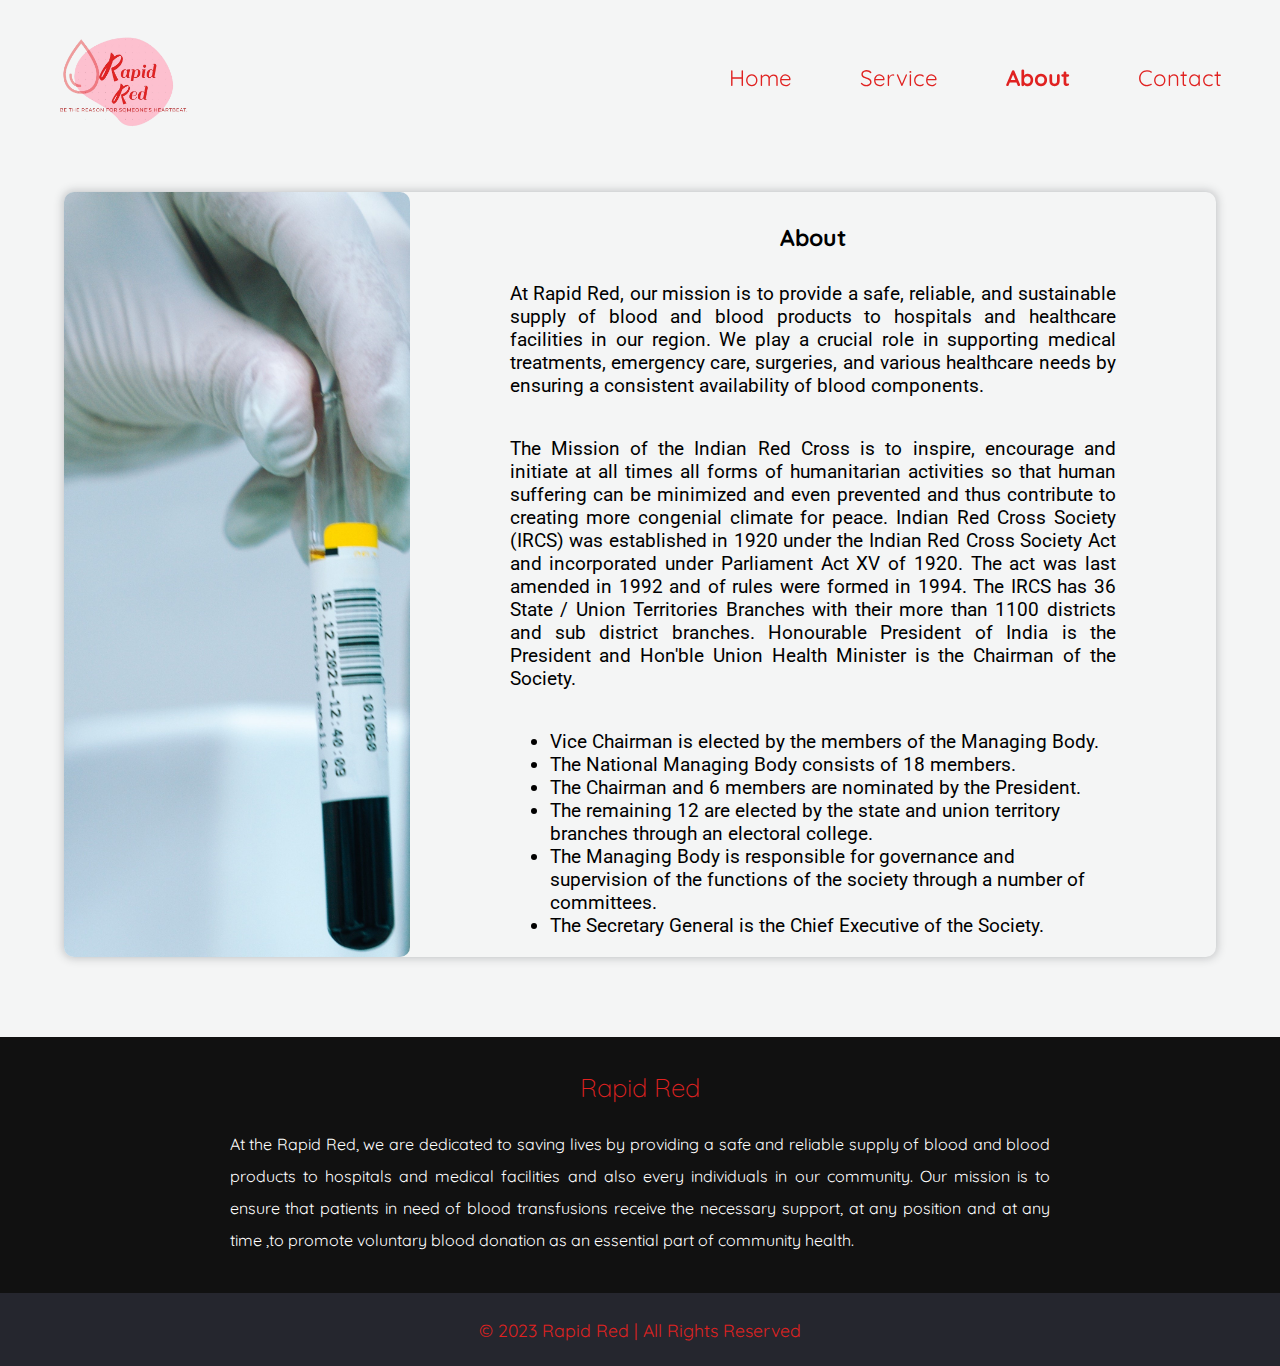
==== about.html @ 287aebe8 "Add files via upload" ====
<!DOCTYPE html>
<html lang="en">

<head>
    <meta charset="UTF-8">
    <meta name="viewport" content="width=device-width, initial-scale=1.0">
    <title>Rapid Red</title>
    <link rel="stylesheet" href="css/about.css">

    <script src="https://ajax.googleapis.com/ajax/libs/jquery/3.1.1/jquery.min.js"></script>

    <link rel="apple-touch-icon" sizes="180x180" href="Images/favicon/apple-touch-icon.png">
    <link rel="icon" type="image/png" sizes="32x32" href="Images/favicon/favicon-32x32.png">
    <link rel="icon" type="image/png" sizes="16x16" href="Images/favicon/favicon-16x16.png">
    <link rel="manifest" href="Images/favicon/site.webmanifest">

</head>

<body>

    <!-- NAVBAR  -->
    <nav class="nav">
        <div class="container">
            <div class="logo">
                <a href="#"><img src="Images/logo-nobackground.png" alt="logo"></a>
            </div>
            <div id="mainListDiv" class="main_list fill">
                <ul class="navlinks">
                    <li><a href="index.html">Home</a></li>
                    <li><a href="#">Service</a></li>
                    <li><a href="#" class="active">About</a></li>
                    <li><a href="contact.html">Contact</a></li>
                </ul>
            </div>
            <span class="navTrigger">
                <i></i>
                <i></i>
                <i></i>
            </span>
        </div>
    </nav>
    <!-- NAVBAR ENDS  -->


    <!-- MAIN SECTION  -->
    <!-- <section class="home"> -->
    <main class="home">
        <div class="contact-container">
            <div class="cont-img">
            </div>
            <div class="cont-right">
                <div class="cont-text">
                    <h4>About</h4>
                    <p>
                        At Rapid Red, our mission is to provide a safe, reliable, and sustainable supply of blood and
                        blood products to hospitals and healthcare facilities in our region. We play a crucial role in
                        supporting medical treatments, emergency care, surgeries, and various healthcare needs by
                        ensuring a consistent availability of blood components.
                    </p>
                </div>
                <div class="body">
                    <p>
                        The Mission of the Indian Red Cross is to inspire, encourage and initiate at all times all forms
                        of humanitarian activities so that human suffering can be minimized and even prevented and thus
                        contribute to creating more congenial climate for peace.
                        Indian Red Cross Society (IRCS) was established in 1920 under the Indian Red Cross Society Act
                        and incorporated under Parliament Act XV of 1920. The act was last amended in 1992 and of rules
                        were formed in 1994.
                        The IRCS has 36 State / Union Territories Branches with their more than 1100 districts and sub
                        district branches.
                        Honourable President of India is the President and Hon'ble Union Health Minister is the Chairman
                        of the Society.

                    </p>
                </div>
                <div class="points">
                    <ul style="list-style-type:disc;">
                        <li>Vice Chairman is elected by the members of the Managing Body.</li>
                        <li>The National Managing Body consists of 18 members.</li>
                        <li>The Chairman and 6 members are nominated by the President.</li>
                        <li>The remaining 12 are elected by the state and union territory branches through an electoral
                            college.</li>
                        <li>The Managing Body is responsible for governance and supervision of the functions of the
                            society through a number of committees.</li>
                        <li>The Secretary General is the Chief Executive of the Society.</li>
                    </ul>

                    <ul>
                </div>
            </div>

        </div>
    </main>
    <!-- </section> -->

    <script src="js/scripts.js"></script>
    <script>
        $(window).scroll(function () {
            if ($(document).scrollTop() > 50) {
                $('.nav').addClass('affix');
                console.log("OK");
            } else {
                $('.nav').removeClass('affix');
            }
        });
    </script>
    <!-- MAIN SECTION ENDS -->



    <!-- FOOTER  -->
    <footer>
        <div class="row primary">
            <div class="column about">
                <h3>Rapid Red</h3>
                <p>
                    At the Rapid Red, we are dedicated to saving lives by providing a safe and reliable supply of blood
                    and blood products to hospitals and medical facilities and also every individuals in our community.
                    Our mission is to ensure that patients in need of blood transfusions receive the necessary support,
                    at any position and at any time ,to promote voluntary blood donation as an essential part of
                    community health.
                </p>
            </div>
        </div>
        <div class="row copyright">
            <p>&copy; 2023 Rapid Red | All Rights Reserved</p>
        </div>
    </footer>
    <!-- FOOTER ENDS -->

</body>
---- css/about.css ----
@import url('https://fonts.googleapis.com/css?family=Quicksand:400,500,700');
@import url('https://fonts.googleapis.com/css2?family=Roboto&family=Varela+Round&display=swap');


html,
body {
  margin: 0;
  padding: 0;
  font-family: 'Roboto', sans-serif;
}

.nav {
    font-family: "Quicksand", sans-serif;
    width: 100%;
    height: 120px;
    position: fixed;
    line-height: 120px;
    text-align: center;
  }
  
  .nav div.logo {
    float: left;
    width: auto;
    height: auto;
    padding-left: 3rem;
  }
  
  .nav div.logo a img {
    width: 150px;
  }

  .nav div.logo a img:hover {
    filter: drop-shadow(0 0 0.5rem #f07a81);
  }
  
  .nav div.main_list {
    height: 65px;
    float: right;
  }
  
  .nav div.main_list ul {
    width: 100%;
    height: 65px;
    display: flex;
    list-style: none;
    margin: 0;
    padding: 0;
  }
  
  .nav div.main_list ul li {
    width: auto;
    height: 65px;
    padding: 0;
    padding-right: 3rem;
  }
  
  .nav div.main_list ul li a {
    text-decoration: none;
    padding: 5px 10px 5px 10px;
    border-radius: 10px;
    color: #e02221;
    line-height: 65px;
    font-size: 1.4rem;
  }
  
  .nav div.main_list ul .active {
    font-weight: bold;
  }

  /* ABOUT SECTION */


  /* HOME SECTION */

  .home {
    width: 100%;
    /* height: 300vh; */
    /* background-image: url(../Images/home-back.jpg);
    background-position: center top;
    background-size: cover; */
    background-color: #f4f5f5;
    padding-top: 12rem;
    padding-bottom: 5rem;
  }
  
  .contact-container{
    display: flex;
    flex-direction: row;
    width: 90%;
    margin: auto;
    font-size: larger;
    text-align: center;
    border-radius: 10px;
    box-shadow: 0px 0px 10px 0.1px #25262e41;
  }
  .contact-container h4{
    font-size: larger;
    font-family: "Quicksand";
  }
  .cont-img{
    background-image: url(../Images/about-home.jpg);
    background-size: cover;
    border-radius: 10px;
    width: 30%;
  }
  .cont-right{
    display: flex;
    flex-direction: column;
    width: 70%;
  }
  .cont-right p{
    text-align: justify;
    margin: 20px 100px 20px 100px;
  }
  .cont-right ul{
    text-align: start;
    margin: 20px 100px 20px 100px;
  }


  /* NAVBAR */

.navTrigger {
  display: none;
}

.nav {
  padding-top: 20px;
  padding-bottom: 20px;
  -webkit-transition: all 0.4s ease;
  transition: all 0.4s ease;
}


 /* FOOTER  */
footer {
    background-color: #111;
    color: #ffffff;
    font-size: 16px;
  }
  
  footer * {
    font-family: "Quicksand", sans-serif;
    box-sizing: border-box;
    border: none;
    outline: none;
  }
  
  footer .row {
    padding: 0.5em 0.5em;
  }
  
  footer .row.primary {
    display: flex;
    justify-content: center;
  }
  
  footer .column {
    width: 70%;
    padding: 0 2em;
    min-height: 15em;
  }
  
  footer h3 {
    width: 100%;
    text-align: left;
    color: #e02221;
    font-size: 1.6em;
    font-weight: 100;
    text-align:center;
  }
  
  footer .about p {
    text-align: justify;
    line-height: 2;
    margin: 0;
  }
  
  .copyright {
    padding: 0.3em 1em;
    background-color: #25262e;
  }
  
  footer .copyright p {
    font-size: 1.1em;
    text-align: center;
    color: #e02221;
  }
   

  /* NAVBAR Animation */

nav li:after {
    content: "";
    position: absolute;
    width: 0%;
    height: 1px;
    display: block;
    transition: all 0.3s ease;
    bottom: 25%;
  }
  nav li:hover::after {
    width: 7%;
    height: 1px;
    background-color: #f07a81;
  }
  
  .navTrigger {
    cursor: pointer;
    width: 30px;
    height: 25px;
    margin: auto;
    position: absolute;
    right: 30px;
    top: 0;
    bottom: 0;
  }
  
  .navTrigger i {
    background-color: #e02221;
    border-radius: 2px;
    content: '';
    display: block;
    width: 100%;
    height: 4px;
  }
  
  .navTrigger i:nth-child(1) {
    -webkit-animation: outT 0.8s backwards;
    animation: outT 0.8s backwards;
    -webkit-animation-direction: reverse;
    animation-direction: reverse;
  }
  
  .navTrigger i:nth-child(2) {
    margin: 5px 0;
    -webkit-animation: outM 0.8s backwards;
    animation: outM 0.8s backwards;
    -webkit-animation-direction: reverse;
    animation-direction: reverse;
  }
  
  .navTrigger i:nth-child(3) {
    -webkit-animation: outBtm 0.8s backwards;
    animation: outBtm 0.8s backwards;
    -webkit-animation-direction: reverse;
    animation-direction: reverse;
  }
  
  .navTrigger.active i:nth-child(1) {
    -webkit-animation: inT 0.8s forwards;
    animation: inT 0.8s forwards;
  }
  
  .navTrigger.active i:nth-child(2) {
    -webkit-animation: inM 0.8s forwards;
    animation: inM 0.8s forwards;
  }
  
  .navTrigger.active i:nth-child(3) {
    -webkit-animation: inBtm 0.8s forwards;
    animation: inBtm 0.8s forwards;
  }
  
  @-webkit-keyframes inM {
    50% {
      -webkit-transform: rotate(0deg);
    }
  
    100% {
      -webkit-transform: rotate(45deg);
    }
  }
  
  @keyframes inM {
    50% {
      transform: rotate(0deg);
    }
  
    100% {
      transform: rotate(45deg);
    }
  }
  
  @-webkit-keyframes outM {
    50% {
      -webkit-transform: rotate(0deg);
    }
  
    100% {
      -webkit-transform: rotate(45deg);
    }
  }
  
  @keyframes outM {
    50% {
      transform: rotate(0deg);
    }
  
    100% {
      transform: rotate(45deg);
    }
  }
  
  @-webkit-keyframes inT {
    0% {
      -webkit-transform: translateY(0px) rotate(0deg);
    }
  
    50% {
      -webkit-transform: translateY(9px) rotate(0deg);
    }
  
    100% {
      -webkit-transform: translateY(9px) rotate(135deg);
    }
  }
  
  @keyframes inT {
    0% {
      transform: translateY(0px) rotate(0deg);
    }
  
    50% {
      transform: translateY(9px) rotate(0deg);
    }
  
    100% {
      transform: translateY(9px) rotate(135deg);
    }
  }
  
  @-webkit-keyframes outT {
    0% {
      -webkit-transform: translateY(0px) rotate(0deg);
    }
  
    50% {
      -webkit-transform: translateY(9px) rotate(0deg);
    }
  
    100% {
      -webkit-transform: translateY(9px) rotate(135deg);
    }
  }
  
  @keyframes outT {
    0% {
      transform: translateY(0px) rotate(0deg);
    }
  
    50% {
      transform: translateY(9px) rotate(0deg);
    }
  
    100% {
      transform: translateY(9px) rotate(135deg);
    }
  }
  
  @-webkit-keyframes inBtm {
    0% {
      -webkit-transform: translateY(0px) rotate(0deg);
    }
  
    50% {
      -webkit-transform: translateY(-9px) rotate(0deg);
    }
  
    100% {
      -webkit-transform: translateY(-9px) rotate(135deg);
    }
  }
  
  @keyframes inBtm {
    0% {
      transform: translateY(0px) rotate(0deg);
    }
  
    50% {
      transform: translateY(-9px) rotate(0deg);
    }
  
    100% {
      transform: translateY(-9px) rotate(135deg);
    }
  }
  
  @-webkit-keyframes outBtm {
    0% {
      -webkit-transform: translateY(0px) rotate(0deg);
    }
  
    50% {
      -webkit-transform: translateY(-9px) rotate(0deg);
    }
  
    100% {
      -webkit-transform: translateY(-9px) rotate(135deg);
    }
  }
  
  @keyframes outBtm {
    0% {
      transform: translateY(0px) rotate(0deg);
    }
  
    50% {
      transform: translateY(-9px) rotate(0deg);
    }
  
    100% {
      transform: translateY(-9px) rotate(135deg);
    }
  }
  
  .affix {
    padding: 0;
    background-color: #111;
  }
  
  .myH2 {
    text-align: center;
    font-size: 4rem;
  }
  
  .myP {
    text-align: justify;
    padding-left: 15%;
    padding-right: 15%;
    font-size: 20px;
  }
  
  @media all and (max-width:700px) {
    .myP {
      padding: 2%;
    }
  }
  
  /* SCROLLBAR */
  ::-webkit-scrollbar {
    width: 15px;
  }
  
  ::-webkit-scrollbar-track {
    background: #25262e41;
  }
  
  ::-webkit-scrollbar-thumb {
    background: #e02221;
  }
  
  ::-webkit-scrollbar-thumb:hover {
    background: #111;
  }
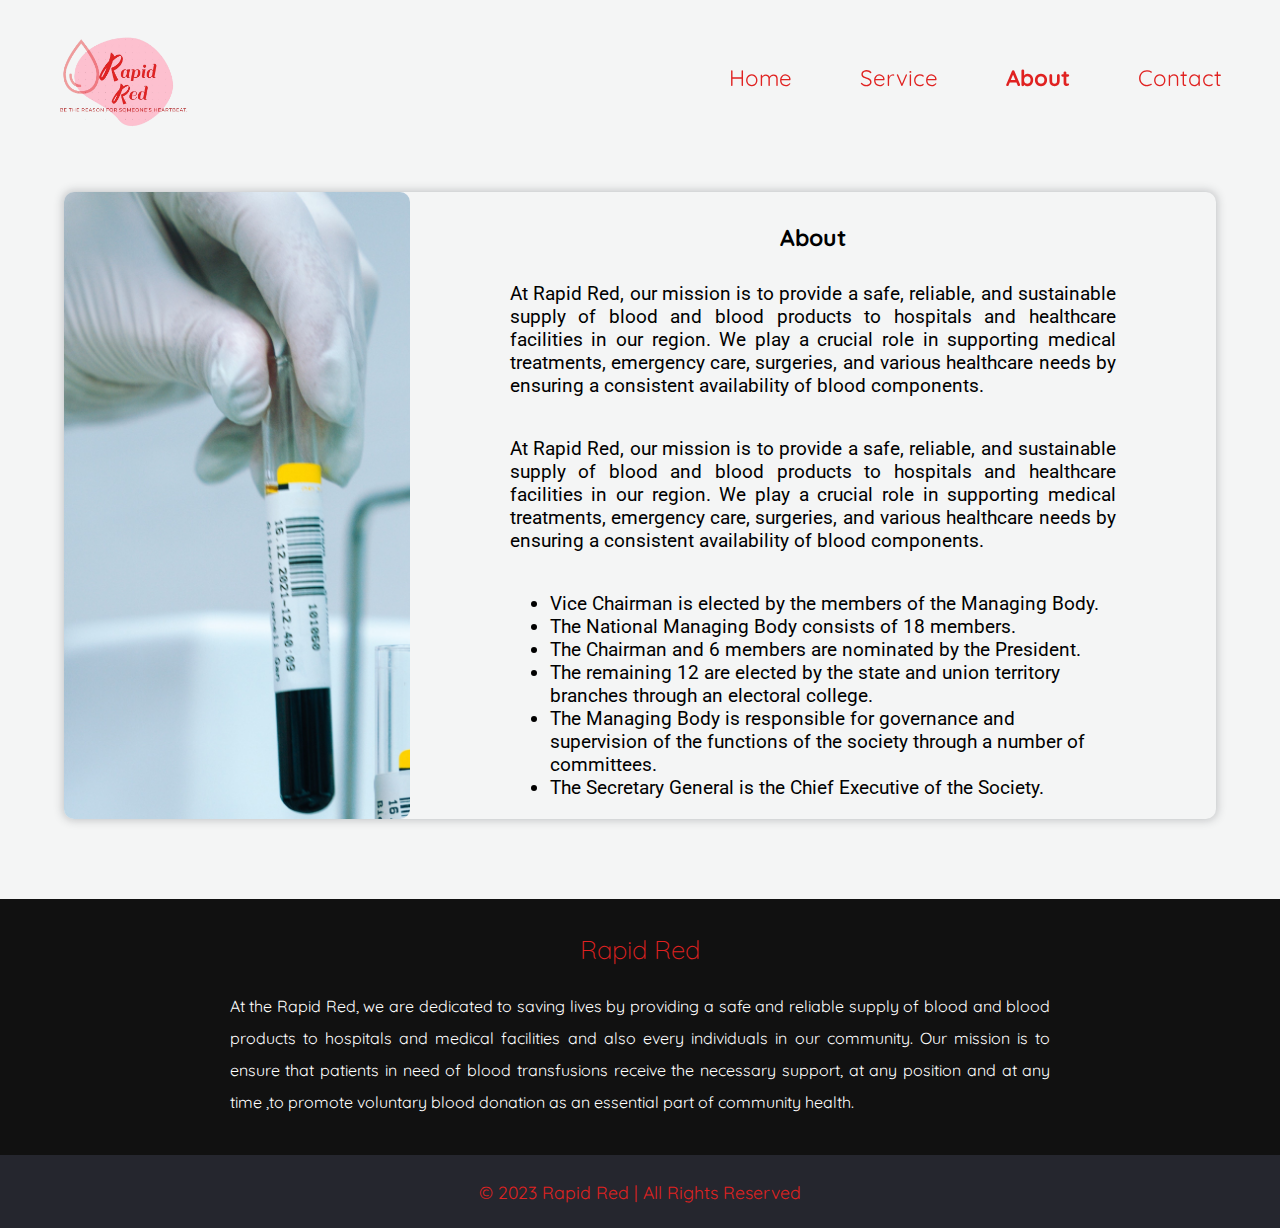
==== commit f83389c6: "Update about.html" ====
--- a/about.html
+++ b/about.html
@@ -60,17 +60,10 @@
                 </div>
                 <div class="body">
                     <p>
-                        The Mission of the Indian Red Cross is to inspire, encourage and initiate at all times all forms
-                        of humanitarian activities so that human suffering can be minimized and even prevented and thus
-                        contribute to creating more congenial climate for peace.
-                        Indian Red Cross Society (IRCS) was established in 1920 under the Indian Red Cross Society Act
-                        and incorporated under Parliament Act XV of 1920. The act was last amended in 1992 and of rules
-                        were formed in 1994.
-                        The IRCS has 36 State / Union Territories Branches with their more than 1100 districts and sub
-                        district branches.
-                        Honourable President of India is the President and Hon'ble Union Health Minister is the Chairman
-                        of the Society.
-
+                        At Rapid Red, our mission is to provide a safe, reliable, and sustainable supply of blood and
+                        blood products to hospitals and healthcare facilities in our region. We play a crucial role in
+                        supporting medical treatments, emergency care, surgeries, and various healthcare needs by
+                        ensuring a consistent availability of blood components.
                     </p>
                 </div>
                 <div class="points">
@@ -128,4 +121,4 @@
     </footer>
     <!-- FOOTER ENDS -->
 
-</body>+</body>
--- a/css/about.css
+++ b/css/about.css
@@ -8,6 +8,9 @@
   padding: 0;
   font-family: 'Roboto', sans-serif;
 }
+
+
+/* NAVBAR SECTION */
 
 .nav {
     font-family: "Quicksand", sans-serif;
@@ -16,6 +19,7 @@
     position: fixed;
     line-height: 120px;
     text-align: center;
+    z-index: 5;
   }
   
   .nav div.logo {
@@ -26,10 +30,12 @@
   }
   
   .nav div.logo a img {
+    transition: transform 0.2s;
     width: 150px;
   }
-
+  
   .nav div.logo a img:hover {
+    transform: scale(1.1);
     filter: drop-shadow(0 0 0.5rem #f07a81);
   }
   
@@ -66,6 +72,7 @@
   .nav div.main_list ul .active {
     font-weight: bold;
   }
+  
 
   /* ABOUT SECTION */
 
@@ -118,28 +125,28 @@
   }
 
 
-  /* NAVBAR */
+ /* NAVBAR */
 
 .navTrigger {
-  display: none;
-}
-
-.nav {
-  padding-top: 20px;
-  padding-bottom: 20px;
-  -webkit-transition: all 0.4s ease;
-  transition: all 0.4s ease;
-}
-
-
- /* FOOTER  */
-footer {
+    display: none;
+  }
+  
+  .nav {
+    padding-top: 20px;
+    padding-bottom: 20px;
+    -webkit-transition: all 0.4s ease;
+    transition: all 0.4s ease;
+  }
+  
+  
+  /* FOOTER  */
+  footer {
     background-color: #111;
     color: #ffffff;
     font-size: 16px;
   }
   
-  footer * {
+  footer *{
     font-family: "Quicksand", sans-serif;
     box-sizing: border-box;
     border: none;
@@ -186,11 +193,84 @@
     text-align: center;
     color: #e02221;
   }
-   
-
+  
+  
+  
+  /* RESPONSIVENESS SECTION */
+  
+  @media screen and (min-width: 768px) and (max-width: 1024px) {
+    .container {
+      margin: 0;
+    }
+  }
+  
+  @media screen and (max-width:768px) {
+    .navTrigger {
+      display: block;
+    }
+  
+    .nav div.logo a img {
+      margin-top: 5px;
+      width: auto;
+      height: 100px;
+    }
+  
+    .nav div.logo {
+      margin-left: 5px;
+      height: 120px;
+    }
+  
+    .nav div.main_list {
+      width: 100%;
+      height: 0;
+      overflow: hidden;
+    }
+  
+    .nav div.show_list {
+      height: auto;
+      display: none;
+    }
+  
+    .nav div.main_list ul {
+      flex-direction: column;
+      width: 100%;
+      height: 100vh;
+      right: 0;
+      left: 0;
+      bottom: 0;
+      background-color: #111;
+      background-position: center top;
+    }
+  
+    .nav div.main_list ul li {
+      width: 100%;
+      text-align: right;
+    }
+  
+    .nav div.main_list ul li a {
+      text-align: center;
+      width: 100%;
+      font-size: 3rem;
+      padding: 20px;
+    }
+  
+    .nav div.media_button {
+      display: block;
+    }
+  }
+  
+  /* FOOTER RESPONSIVE */
+  
+  @media screen and (max-width: 850px) {
+    footer .column {
+      width: 90%;
+    }
+  }
+  
+  
   /* NAVBAR Animation */
-
-nav li:after {
+  
+  nav li:after {
     content: "";
     position: absolute;
     width: 0%;
@@ -452,4 +532,4 @@
   
   ::-webkit-scrollbar-thumb:hover {
     background: #111;
-  }+  }
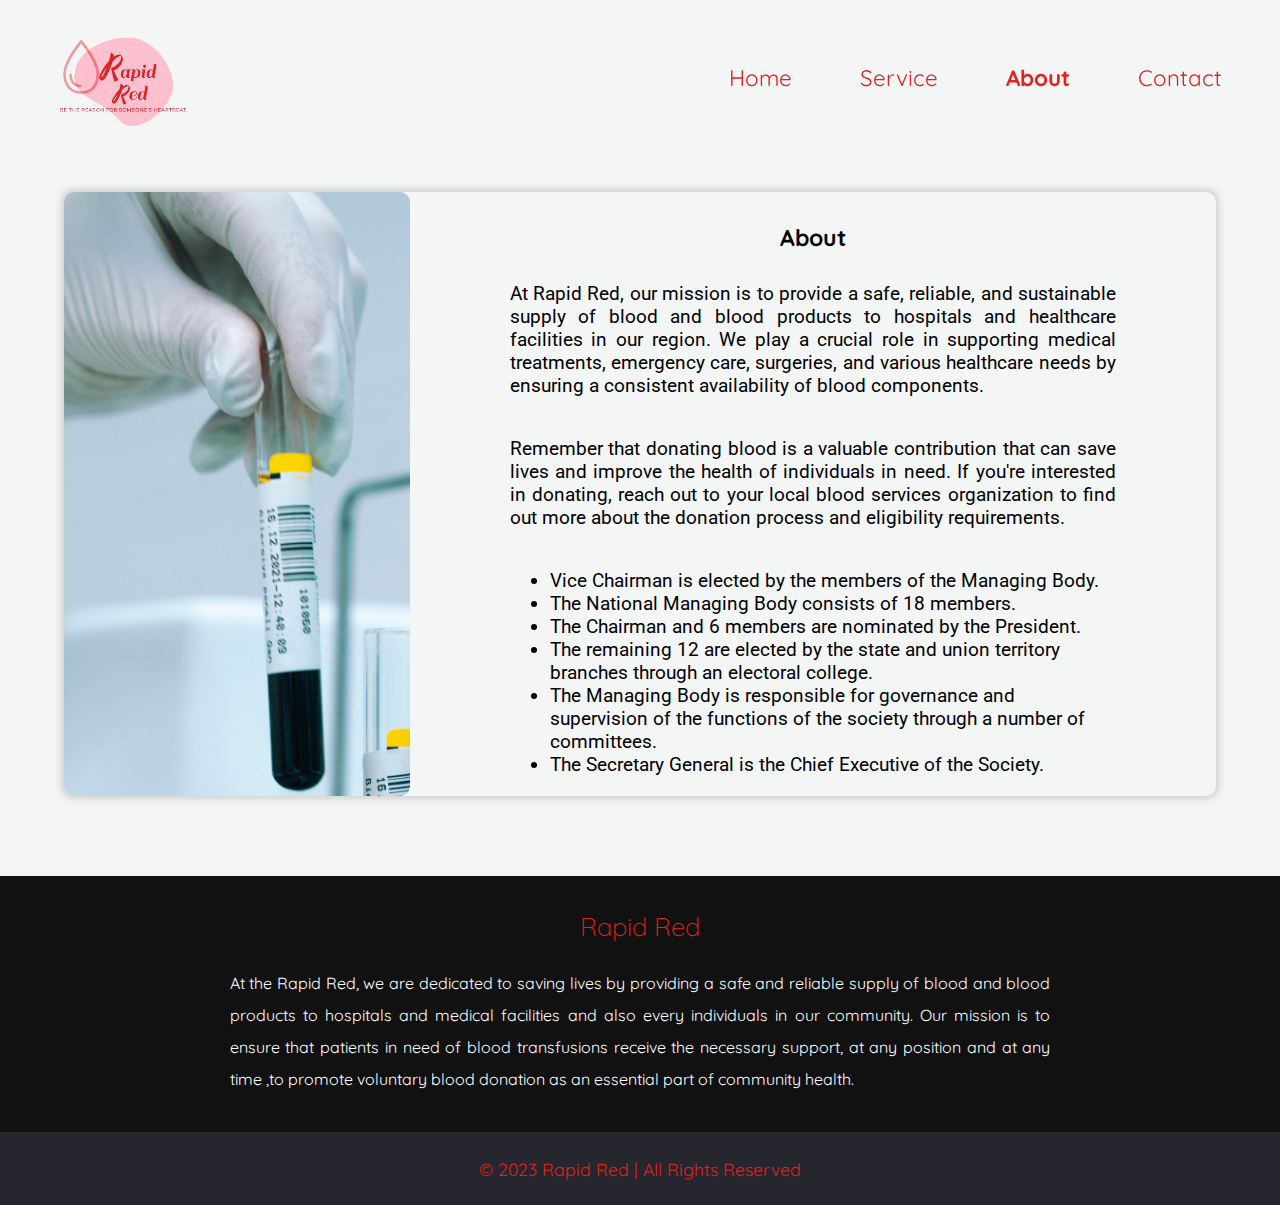
==== commit bf95e844: "Update about.html" ====
--- a/about.html
+++ b/about.html
@@ -60,10 +60,7 @@
                 </div>
                 <div class="body">
                     <p>
-                        At Rapid Red, our mission is to provide a safe, reliable, and sustainable supply of blood and
-                        blood products to hospitals and healthcare facilities in our region. We play a crucial role in
-                        supporting medical treatments, emergency care, surgeries, and various healthcare needs by
-                        ensuring a consistent availability of blood components.
+                       Remember that donating blood is a valuable contribution that can save lives and improve the health of individuals in need. If you're interested in donating, reach out to your local blood services organization to find out more about the donation process and eligibility requirements.
                     </p>
                 </div>
                 <div class="points">
